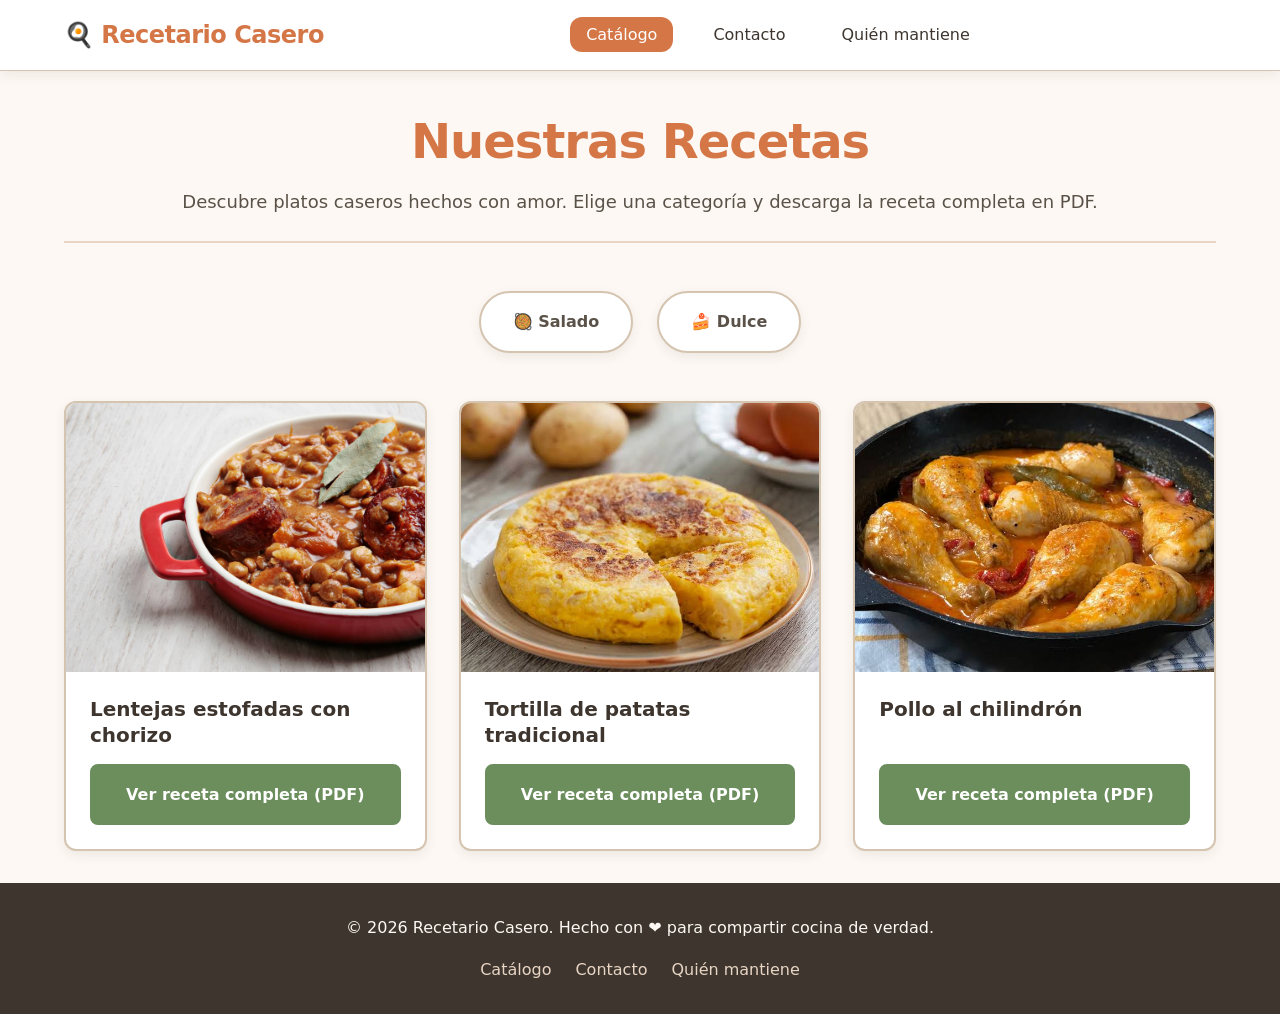
==== Actividad 1 Teoria/OpenCode/index.html @ a86a8a46 "agrego pagina opencode" ====
<!DOCTYPE html>
<html lang="es">
<head>
  <meta charset="UTF-8">
  <meta name="viewport" content="width=device-width, initial-scale=1.0">
  <meta name="description" content="Catálogo de recetas de cocina casera: saladas y dulces. Descarga las recetas completas en PDF.">
  <title>Recetario Casero | Catálogo de Recetas</title>
  <link rel="stylesheet" href="estilosIA.css">
</head>
<body>
  <!-- Inputs ocultos para el selector de categorías (CSS puro) -->
  <input type="radio" name="categoria" id="cat-salado" class="category-input" checked>
  <input type="radio" name="categoria" id="cat-dulce" class="category-input">

  <!-- NAVEGACIÓN -->
  <nav class="navbar" role="navigation" aria-label="Navegación principal">
    <div class="nav-container">
      <a href="index.html" class="nav-logo" aria-label="Recetario Casero - Inicio">🍳 Recetario Casero</a>

      <input type="checkbox" id="nav-toggle" class="nav-toggle">
      <label for="nav-toggle" class="nav-toggle-label" aria-label="Abrir menú de navegación">
        <span class="hamburger"></span>
      </label>

      <ul class="nav-menu" role="menubar">
        <li role="none"><a href="index.html" class="nav-link nav-link--active" role="menuitem" aria-current="page">Catálogo</a></li>
        <li role="none"><a href="contacto.html" class="nav-link" role="menuitem">Contacto</a></li>
        <li role="none"><a href="quien-mantiene.html" class="nav-link" role="menuitem">Quién mantiene</a></li>
      </ul>
    </div>
  </nav>

  <!-- CONTENIDO PRINCIPAL -->
  <main class="main-content" role="main">
    <header class="page-header">
      <h1 class="page-title">Nuestras Recetas</h1>
      <p class="page-subtitle">Descubre platos caseros hechos con amor. Elige una categoría y descarga la receta completa en PDF.</p>
    </header>

    <!-- SELECTOR DE CATEGORÍAS -->
    <div class="category-selector" role="group" aria-label="Filtrar recetas por categoría">
      <label for="cat-salado" class="category-label">🥘 Salado</label>
      <label for="cat-dulce" class="category-label">🍰 Dulce</label>
    </div>

    <!-- PANEL SALADO -->
    <section class="category-panel panel-salado" aria-labelledby="salado-title">
      <h2 id="salado-title" class="sr-only">Recetas Saladas</h2>
      <div class="recipes-grid">
        <article class="recipe-card">
          <img src="imagenes/salado/receta1.png" alt="Foto de Lentejas estofadas con chorizo" class="recipe-image">
          <div class="recipe-content">
            <h3 class="recipe-title">Lentejas estofadas con chorizo</h3>
            <a href="recetarios/salado/receta1.pdf" class="recipe-link" download>Ver receta completa (PDF)</a>
          </div>
        </article>

        <article class="recipe-card">
          <img src="imagenes/salado/receta2.png" alt="Foto de Tortilla de patatas tradicional" class="recipe-image">
          <div class="recipe-content">
            <h3 class="recipe-title">Tortilla de patatas tradicional</h3>
            <a href="recetarios/salado/receta2.pdf" class="recipe-link" download>Ver receta completa (PDF)</a>
          </div>
        </article>

        <article class="recipe-card">
          <img src="imagenes/salado/receta3.png" alt="Foto de Pollo al chilindrón" class="recipe-image">
          <div class="recipe-content">
            <h3 class="recipe-title">Pollo al chilindrón</h3>
            <a href="recetarios/salado/receta3.pdf" class="recipe-link" download>Ver receta completa (PDF)</a>
          </div>
        </article>
      </div>
    </section>

    <!-- PANEL DULCE -->
    <section class="category-panel panel-dulce" aria-labelledby="dulce-title">
      <h2 id="dulce-title" class="sr-only">Recetas Dulces</h2>
      <div class="recipes-grid">
        <article class="recipe-card">
          <img src="imagenes/dulce/receta1.png" alt="Foto de Flan de huevo casero" class="recipe-image">
          <div class="recipe-content">
            <h3 class="recipe-title">Flan de huevo casero</h3>
            <a href="recetarios/dulce/receta1.pdf" class="recipe-link" download>Ver receta completa (PDF)</a>
          </div>
        </article>

        <article class="recipe-card">
          <img src="imagenes/dulce/receta2.png" alt="Foto de Bizcocho de yogur esponjoso" class="recipe-image">
          <div class="recipe-content">
            <h3 class="recipe-title">Bizcocho de yogur esponjoso</h3>
            <a href="recetarios/dulce/receta2.pdf" class="recipe-link" download>Ver receta completa (PDF)</a>
          </div>
        </article>

        <article class="recipe-card">
          <img src="imagenes/dulce/receta3.png" alt="Foto de Arroz con leche cremoso" class="recipe-image">
          <div class="recipe-content">
            <h3 class="recipe-title">Arroz con leche cremoso</h3>
            <a href="recetarios/dulce/receta3.pdf" class="recipe-link" download>Ver receta completa (PDF)</a>
          </div>
        </article>
      </div>
    </section>
  </main>

  <!-- FOOTER -->
  <footer class="footer" role="contentinfo">
    <div class="footer-content">
      <p>&copy; 2026 Recetario Casero. Hecho con ❤️ para compartir cocina de verdad.</p>
      <nav class="footer-links" aria-label="Enlaces del pie de página">
        <a href="index.html" class="footer-link">Catálogo</a>
        <a href="contacto.html" class="footer-link">Contacto</a>
        <a href="quien-mantiene.html" class="footer-link">Quién mantiene</a>
      </nav>
    </div>
  </footer>
</body>
</html>
---- Actividad 1 Teoria/OpenCode/estilosIA.css ----
/* ========================================
   RESET Y VARIABLES
   ======================================== */
* {
  margin: 0;
  padding: 0;
  box-sizing: border-box;
}

:root {
  --color-crema: #fdf8f3;
  --color-tierra-claro: #e8d5c4;
  --color-tierra: #c9b896;
  --color-terracota: #d47646;
  --color-terracota-oscuro: #b85d32;
  --color-verde-oliva: #6b8e5c;
  --color-verde-oliva-oscuro: #4a6b3d;
  --color-texto: #3d352e;
  --color-texto-claro: #5a5248;
  --color-blanco: #ffffff;
  --color-borde: #d4c4b0;
  --sombra-suave: 0 4px 12px rgba(61, 53, 46, 0.08);
  --sombra-media: 0 8px 24px rgba(61, 53, 46, 0.12);
  --radio-borde: 12px;
  --transicion: 0.3s ease;
  --fuente-principal: 'Segoe UI', system-ui, -apple-system, sans-serif;
  --espaciado-xs: 0.5rem;
  --espaciado-sm: 1rem;
  --espaciado-md: 1.5rem;
  --espaciado-lg: 2rem;
  --espaciado-xl: 3rem;
}

html {
  font-size: 16px;
  scroll-behavior: smooth;
}

body {
  font-family: var(--fuente-principal);
  background-color: var(--color-crema);
  color: var(--color-texto);
  line-height: 1.6;
  min-height: 100vh;
  display: flex;
  flex-direction: column;
}

/* ========================================
   NAVEGACIÓN
   ======================================== */
.navbar {
  background-color: var(--color-blanco);
  border-bottom: 1px solid var(--color-borde);
  position: sticky;
  top: 0;
  z-index: 100;
  box-shadow: var(--sombra-suave);
}

.nav-container {
  max-width: 1200px;
  margin: 0 auto;
  padding: var(--espaciado-sm) var(--espaciado-md);
  display: flex;
  justify-content: space-between;
  align-items: center;
  flex-wrap: wrap;
  gap: var(--espaciado-sm);
}

.nav-logo {
  font-size: 1.5rem;
  font-weight: 700;
  color: var(--color-terracota);
  text-decoration: none;
  letter-spacing: -0.5px;
}

.nav-menu {
  display: flex;
  list-style: none;
  gap: var(--espaciado-md);
  flex-wrap: wrap;
  justify-content: center;
  flex: 1;
}

.nav-link {
  text-decoration: none;
  color: var(--color-texto);
  font-weight: 500;
  padding: var(--espaciado-xs) var(--espaciado-sm);
  border-radius: var(--radio-borde);
  transition: all var(--transicion);
  white-space: nowrap;
}

.nav-link:hover,
.nav-link:focus {
  background-color: var(--color-tierra-claro);
  color: var(--color-terracota);
  outline: none;
}

.nav-link:focus-visible {
  outline: 2px solid var(--color-terracota);
  outline-offset: 2px;
}

.nav-link--active {
  background-color: var(--color-terracota);
  color: var(--color-blanco);
}

/* Hamburguesa menú para mobile */
.nav-toggle {
  display: none;
}

.nav-toggle-label {
  display: none;
  cursor: pointer;
  padding: var(--espaciado-xs);
  border-radius: var(--radio-borde);
  transition: background-color var(--transicion);
}

.nav-toggle-label:hover {
  background-color: var(--color-tierra-claro);
}

.nav-toggle-label:focus-visible {
  outline: 2px solid var(--color-terracota);
  outline-offset: 2px;
}

.hamburger {
  display: block;
  width: 24px;
  height: 2px;
  background-color: var(--color-texto);
  position: relative;
  transition: background-color var(--transicion);
}

.hamburger::before,
.hamburger::after {
  content: '';
  position: absolute;
  width: 24px;
  height: 2px;
  background-color: var(--color-texto);
  transition: transform var(--transicion);
}

.hamburger::before {
  top: -7px;
}

.hamburger::after {
  top: 7px;
}

.nav-toggle:checked + .nav-toggle-label .hamburger {
  background-color: transparent;
}

.nav-toggle:checked + .nav-toggle-label .hamburger::before {
  transform: rotate(45deg) translate(5px, 6px);
}

.nav-toggle:checked + .nav-toggle-label .hamburger::after {
  transform: rotate(-45deg) translate(5px, -6px);
}

/* ========================================
   CONTENIDO PRINCIPAL
   ======================================== */
.main-content {
  flex: 1;
  max-width: 1200px;
  width: 100%;
  margin: 0 auto;
  padding: var(--espaciado-lg) var(--espaciado-md);
}

.page-header {
  text-align: center;
  margin-bottom: var(--espaciado-xl);
  padding-bottom: var(--espaciado-md);
  border-bottom: 2px solid var(--color-tierra-claro);
}

.page-title {
  font-size: clamp(2rem, 5vw, 3rem);
  font-weight: 700;
  color: var(--color-terracota);
  margin-bottom: var(--espaciado-xs);
  letter-spacing: -1px;
}

.page-subtitle {
  font-size: 1.125rem;
  color: var(--color-texto-claro);
  font-weight: 400;
}

/* ========================================
   SELECTOR DE CATEGORÍAS (CSS PURÓ)
   ======================================== */
.category-selector {
  display: flex;
  justify-content: center;
  gap: var(--espaciado-md);
  margin-bottom: var(--espaciado-xl);
  flex-wrap: wrap;
}

.category-input {
  position: absolute;
  opacity: 0;
  pointer-events: none;
}

.category-label {
  display: inline-block;
  padding: var(--espaciado-sm) var(--espaciado-lg);
  background-color: var(--color-blanco);
  border: 2px solid var(--color-borde);
  border-radius: 50px;
  cursor: pointer;
  font-weight: 600;
  color: var(--color-texto-claro);
  transition: all var(--transicion);
  box-shadow: var(--sombra-suave);
}

.category-label:hover {
  border-color: var(--color-terracota);
  color: var(--color-terracota);
  transform: translateY(-2px);
  box-shadow: var(--sombra-media);
}

.category-input:checked + .category-label {
  background-color: var(--color-terracota);
  border-color: var(--color-terracota);
  color: var(--color-blanco);
  box-shadow: var(--sombra-media);
}

.category-input:focus-visible + .category-label {
  outline: 2px solid var(--color-terracota);
  outline-offset: 2px;
}

/* Paneles de categorías */
.category-panel {
  display: none;
  animation: fadeIn 0.3s ease;
}

@keyframes fadeIn {
  from { opacity: 0; transform: translateY(10px); }
  to { opacity: 1; transform: translateY(0); }
}

/* Mostrar panel correspondiente al radio seleccionado */
#cat-salado:checked ~ .main-content .panel-salado {
  display: block;
}

#cat-dulce:checked ~ .main-content .panel-dulce {
  display: block;
}

/* ========================================
   GRILLA DE RECETAS
   ======================================== */
.recipes-grid {
  display: grid;
  grid-template-columns: repeat(auto-fill, minmax(280px, 1fr));
  gap: var(--espaciado-lg);
}

.recipe-card {
  background-color: var(--color-blanco);
  border: 2px solid var(--color-borde);
  border-radius: var(--radio-borde);
  overflow: hidden;
  box-shadow: var(--sombra-suave);
  transition: all var(--transicion);
  display: flex;
  flex-direction: column;
}

.recipe-card:hover {
  transform: translateY(-4px);
  box-shadow: var(--sombra-media);
  border-color: var(--color-tierra);
}

.recipe-image {
  width: 100%;
  aspect-ratio: 4 / 3;
  object-fit: cover;
  background-color: var(--color-tierra-claro);
}

.recipe-content {
  padding: var(--espaciado-md);
  display: flex;
  flex-direction: column;
  flex: 1;
}

.recipe-title {
  font-size: 1.25rem;
  font-weight: 700;
  color: var(--color-texto);
  margin-bottom: var(--espaciado-sm);
  line-height: 1.3;
}

.recipe-link {
  display: inline-block;
  margin-top: auto;
  padding: var(--espaciado-sm) var(--espaciado-md);
  background-color: var(--color-verde-oliva);
  color: var(--color-blanco);
  text-decoration: none;
  font-weight: 600;
  border-radius: 8px;
  text-align: center;
  transition: all var(--transicion);
  border: 2px solid var(--color-verde-oliva);
}

.recipe-link:hover,
.recipe-link:focus {
  background-color: var(--color-verde-oliva-oscuro);
  border-color: var(--color-verde-oliva-oscuro);
  transform: translateY(-2px);
  box-shadow: var(--sombra-suave);
}

.recipe-link:focus-visible {
  outline: 2px solid var(--color-terracota);
  outline-offset: 2px;
}

/* ========================================
   FORMULARIO DE CONTACTO
   ======================================== */
.contact-form {
  max-width: 600px;
  margin: 0 auto;
  background-color: var(--color-blanco);
  padding: var(--espaciado-xl);
  border-radius: var(--radio-borde);
  border: 2px solid var(--color-borde);
  box-shadow: var(--sombra-suave);
}

.form-group {
  margin-bottom: var(--espaciado-md);
}

.form-label {
  display: block;
  font-weight: 600;
  color: var(--color-texto);
  margin-bottom: var(--espaciado-xs);
}

.form-input,
.form-textarea {
  width: 100%;
  padding: var(--espaciado-sm);
  border: 2px solid var(--color-borde);
  border-radius: 8px;
  font-family: inherit;
  font-size: 1rem;
  color: var(--color-texto);
  background-color: var(--color-crema);
  transition: all var(--transicion);
}

.form-input:focus,
.form-textarea:focus {
  outline: none;
  border-color: var(--color-terracota);
  box-shadow: 0 0 0 3px rgba(212, 118, 70, 0.15);
}

.form-textarea {
  min-height: 150px;
  resize: vertical;
}

.form-submit {
  width: 100%;
  padding: var(--espaciado-sm) var(--espaciado-lg);
  background-color: var(--color-terracota);
  color: var(--color-blanco);
  border: 2px solid var(--color-terracota);
  border-radius: 8px;
  font-family: inherit;
  font-size: 1rem;
  font-weight: 600;
  cursor: pointer;
  transition: all var(--transicion);
}

.form-submit:hover,
.form-submit:focus {
  background-color: var(--color-terracota-oscuro);
  border-color: var(--color-terracota-oscuro);
  transform: translateY(-2px);
  box-shadow: var(--sombra-media);
}

.form-submit:focus-visible {
  outline: 2px solid var(--color-terracota);
  outline-offset: 2px;
}

/* ========================================
   QUIEN MANTIENE
   ======================================== */
.maintainer-card {
  max-width: 700px;
  margin: 0 auto;
  background-color: var(--color-blanco);
  border: 2px solid var(--color-borde);
  border-radius: var(--radio-borde);
  padding: var(--espaciado-xl);
  box-shadow: var(--sombra-suave);
  text-align: center;
}

.maintainer-avatar {
  width: 120px;
  height: 120px;
  border-radius: 50%;
  background-color: var(--color-tierra-claro);
  border: 4px solid var(--color-terracota);
  margin: 0 auto var(--espaciado-md);
  display: flex;
  align-items: center;
  justify-content: center;
  font-size: 3rem;
  color: var(--color-terracota);
}

.maintainer-name {
  font-size: 2rem;
  font-weight: 700;
  color: var(--color-terracota);
  margin-bottom: var(--espaciado-xs);
}

.maintainer-role {
  font-size: 1.125rem;
  color: var(--color-texto-claro);
  margin-bottom: var(--espaciado-lg);
  padding-bottom: var(--espaciado-md);
  border-bottom: 1px solid var(--color-borde);
}

.maintainer-bio {
  text-align: left;
  color: var(--color-texto);
  margin-bottom: var(--espaciado-lg);
  line-height: 1.8;
}

.maintainer-contact {
  display: flex;
  flex-direction: column;
  gap: var(--espaciado-sm);
  padding-top: var(--espaciado-md);
  border-top: 1px solid var(--color-borde);
}

.maintainer-contact a {
  color: var(--color-verde-oliva);
  text-decoration: none;
  font-weight: 500;
  transition: color var(--transicion);
}

.maintainer-contact a:hover {
  color: var(--color-verde-oliva-oscuro);
  text-decoration: underline;
}

/* ========================================
   FOOTER
   ======================================== */
.footer {
  background-color: var(--color-texto);
  color: var(--color-crema);
  padding: var(--espaciado-lg) var(--espaciado-md);
  text-align: center;
  margin-top: auto;
}

.footer-content {
  max-width: 1200px;
  margin: 0 auto;
  display: flex;
  flex-direction: column;
  gap: var(--espaciado-sm);
}

.footer-links {
  display: flex;
  justify-content: center;
  gap: var(--espaciado-md);
  flex-wrap: wrap;
}

.footer-link {
  color: var(--color-tierra-claro);
  text-decoration: none;
  transition: color var(--transicion);
}

.footer-link:hover {
  color: var(--color-terracota);
}

/* ========================================
   RESPONSIVIDAD
   ======================================== */
@media (max-width: 900px) {
  .recipes-grid {
    grid-template-columns: repeat(auto-fill, minmax(250px, 1fr));
  }
}

@media (max-width: 768px) {
  .nav-toggle-label {
    display: block;
  }

  .nav-menu {
    display: none;
    width: 100%;
    flex-direction: column;
    gap: 0;
    background-color: var(--color-blanco);
    border-top: 1px solid var(--color-borde);
    padding: var(--espaciado-sm) 0;
    margin-top: var(--espaciado-sm);
  }

  .nav-toggle:checked ~ .nav-menu {
    display: flex;
  }

  .nav-link {
    padding: var(--espaciado-sm) var(--espaciado-md);
    border-radius: 0;
    border-left: 3px solid transparent;
  }

  .nav-link:hover,
  .nav-link--active {
    border-left-color: var(--color-terracota);
    background-color: var(--color-tierra-claro);
  }

  .nav-container {
    padding: var(--espaciado-sm);
  }

  .category-selector {
    gap: var(--espaciado-sm);
  }

  .category-label {
    padding: var(--espaciado-xs) var(--espaciado-md);
    font-size: 0.9rem;
  }

  .main-content {
    padding: var(--espaciado-md) var(--espaciado-sm);
  }

  .contact-form,
  .maintainer-card {
    padding: var(--espaciado-md);
  }
}

@media (max-width: 480px) {
  .recipes-grid {
    grid-template-columns: 1fr;
  }

  .page-title {
    font-size: 1.75rem;
  }

  .maintainer-name {
    font-size: 1.5rem;
  }
}

/* ========================================
   ACCESIBILIDAD
   ======================================== */
@media (prefers-reduced-motion: reduce) {
  *,
  *::before,
  *::after {
    animation-duration: 0.01ms !important;
    animation-iteration-count: 1 !important;
    transition-duration: 0.01ms !important;
  }
}

.sr-only {
  position: absolute;
  width: 1px;
  height: 1px;
  padding: 0;
  margin: -1px;
  overflow: hidden;
  clip: rect(0, 0, 0, 0);
  white-space: nowrap;
  border: 0;
}
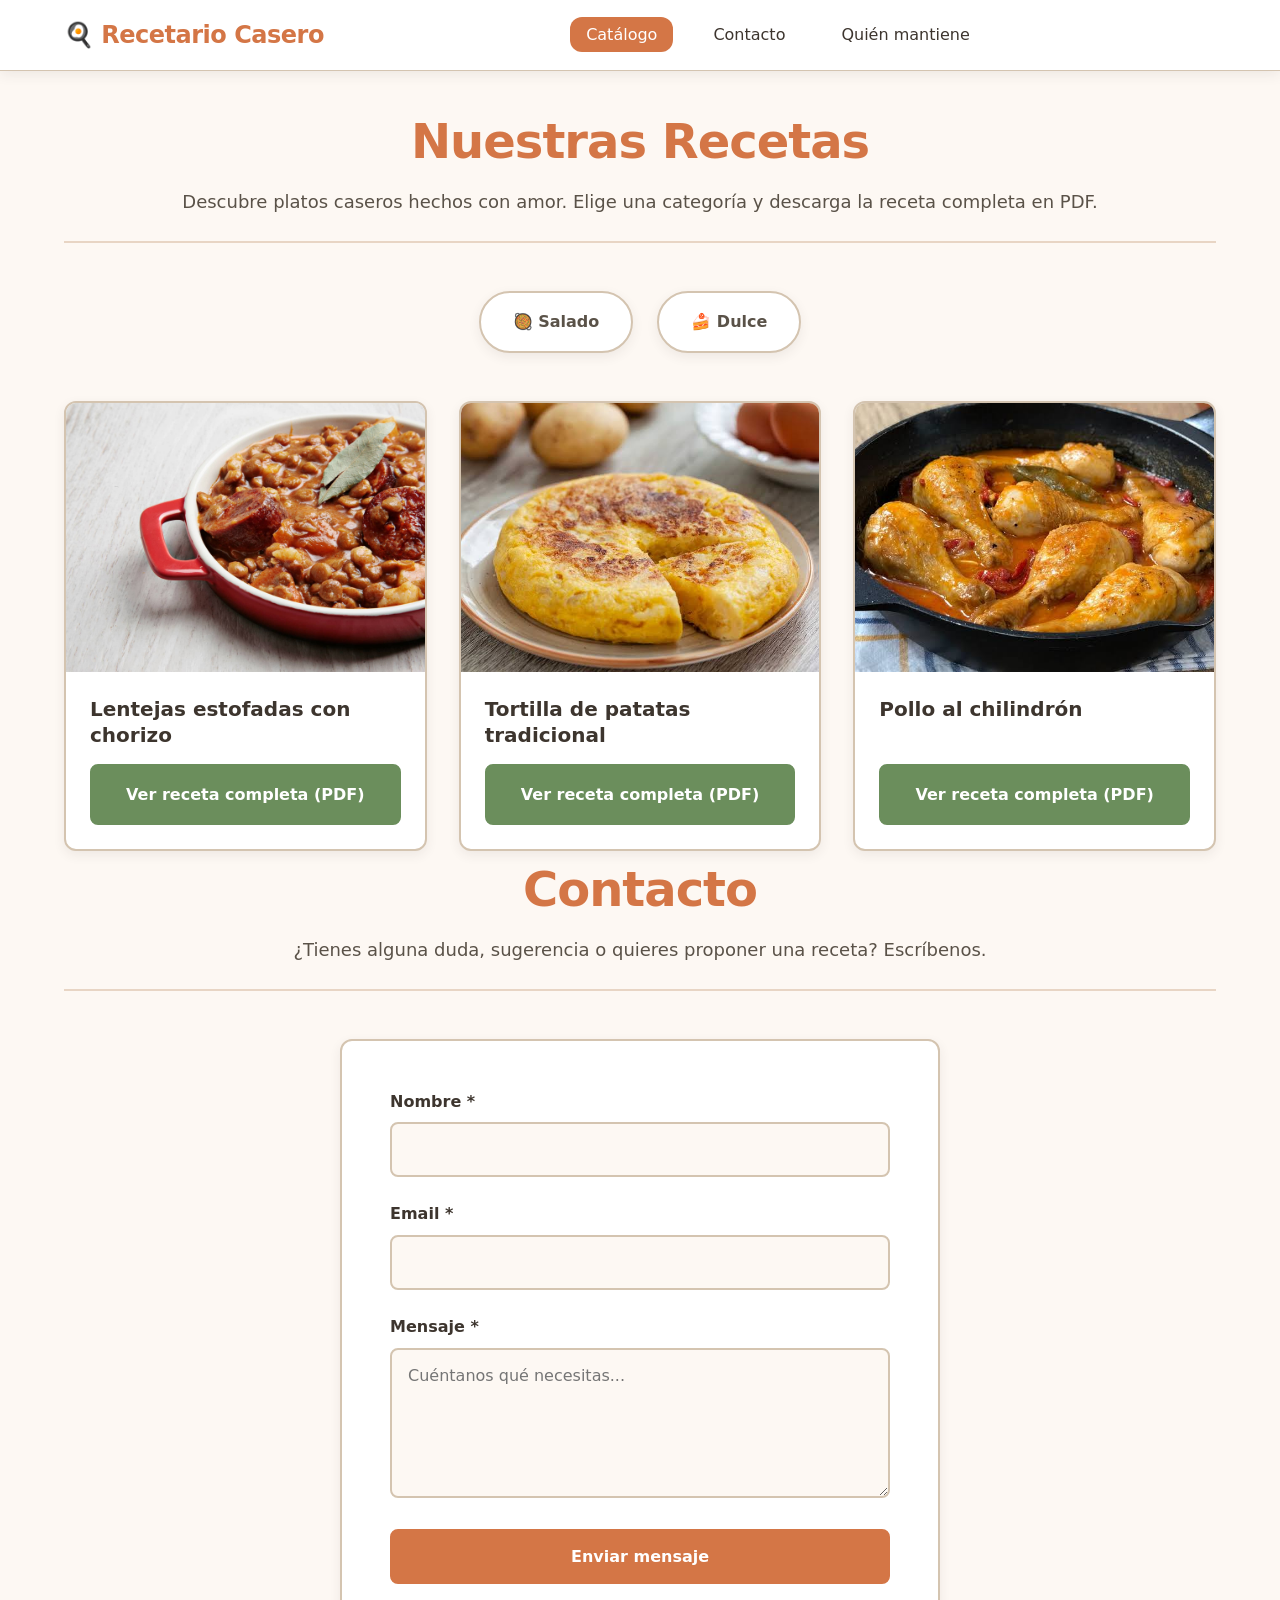
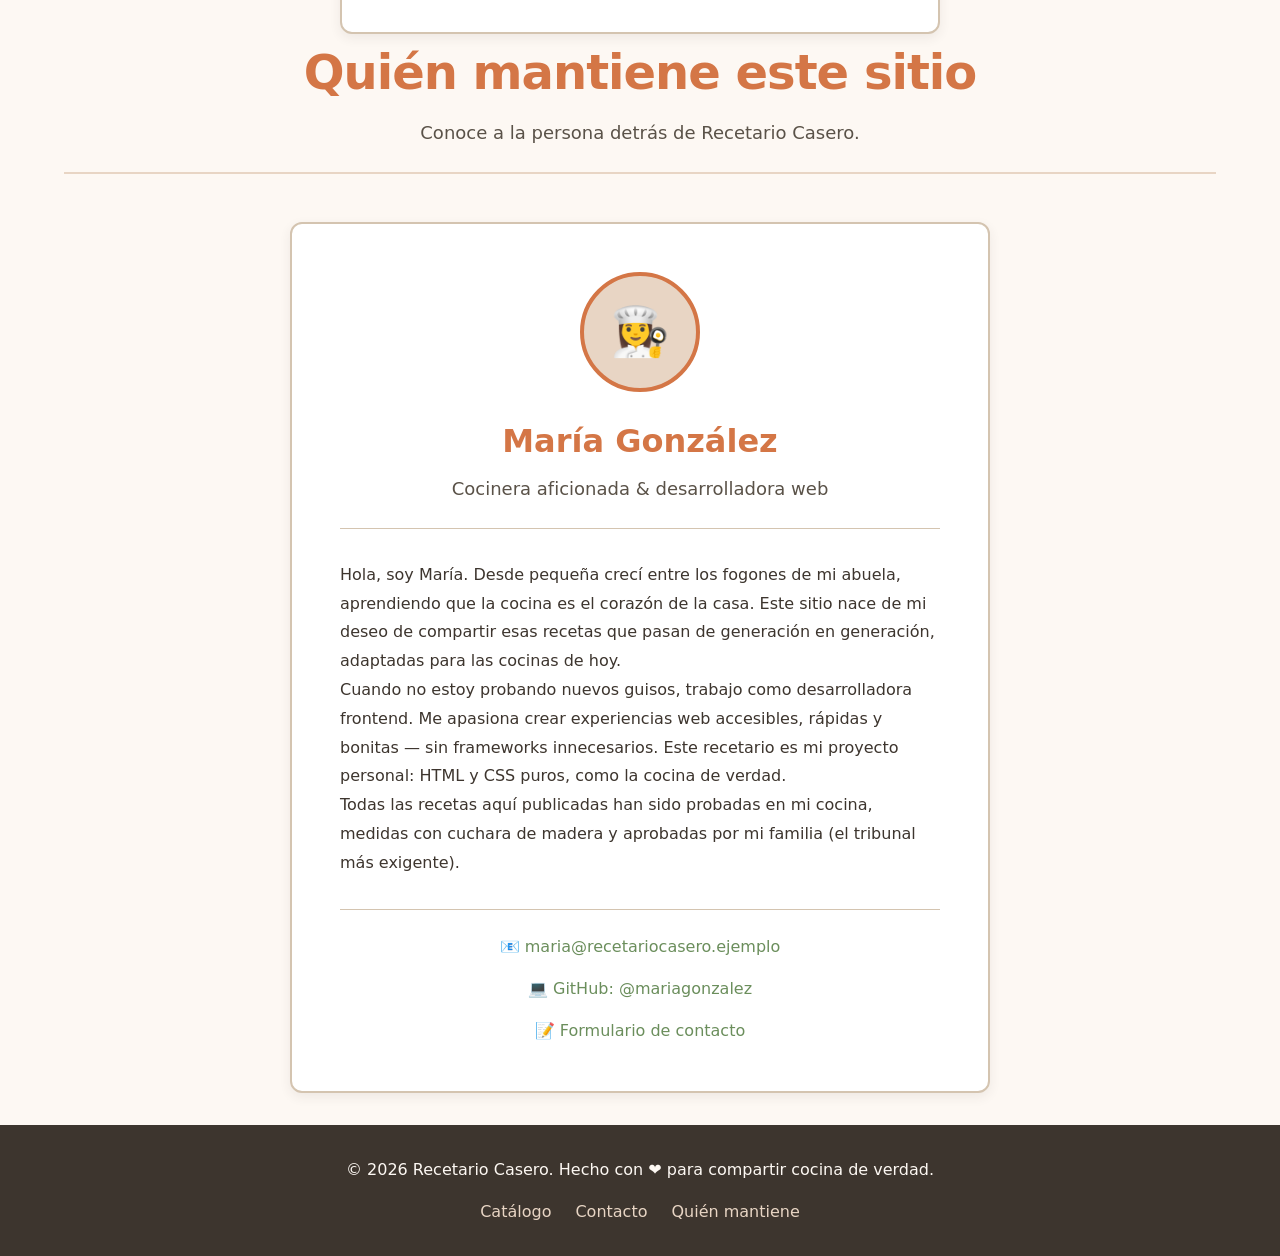
==== commit 7e44ef41: "unifico los html de opencode" ====
--- a/Actividad 1 Teoria/OpenCode/index.html
+++ b/Actividad 1 Teoria/OpenCode/index.html
@@ -15,7 +15,7 @@
   <!-- NAVEGACIÓN -->
   <nav class="navbar" role="navigation" aria-label="Navegación principal">
     <div class="nav-container">
-      <a href="index.html" class="nav-logo" aria-label="Recetario Casero - Inicio">🍳 Recetario Casero</a>
+      <a href="#catalogo" class="nav-logo" aria-label="Recetario Casero - Inicio">🍳 Recetario Casero</a>
 
       <input type="checkbox" id="nav-toggle" class="nav-toggle">
       <label for="nav-toggle" class="nav-toggle-label" aria-label="Abrir menú de navegación">
@@ -23,16 +23,16 @@
       </label>
 
       <ul class="nav-menu" role="menubar">
-        <li role="none"><a href="index.html" class="nav-link nav-link--active" role="menuitem" aria-current="page">Catálogo</a></li>
-        <li role="none"><a href="contacto.html" class="nav-link" role="menuitem">Contacto</a></li>
-        <li role="none"><a href="quien-mantiene.html" class="nav-link" role="menuitem">Quién mantiene</a></li>
+        <li role="none"><a href="#catalogo" class="nav-link nav-link--active" role="menuitem" aria-current="page">Catálogo</a></li>
+        <li role="none"><a href="#contacto" class="nav-link" role="menuitem">Contacto</a></li>
+        <li role="none"><a href="#quien-mantiene" class="nav-link" role="menuitem">Quién mantiene</a></li>
       </ul>
     </div>
   </nav>
 
   <!-- CONTENIDO PRINCIPAL -->
   <main class="main-content" role="main">
-    <header class="page-header">
+    <header id="catalogo" class="page-header">
       <h1 class="page-title">Nuestras Recetas</h1>
       <p class="page-subtitle">Descubre platos caseros hechos con amor. Elige una categoría y descarga la receta completa en PDF.</p>
     </header>
@@ -102,6 +102,57 @@
         </article>
       </div>
     </section>
+
+    <section id="contacto" aria-labelledby="contacto-title">
+      <header class="page-header">
+        <h1 id="contacto-title" class="page-title">Contacto</h1>
+        <p class="page-subtitle">¿Tienes alguna duda, sugerencia o quieres proponer una receta? Escríbenos.</p>
+      </header>
+
+      <form class="contact-form" action="mailto:recetariocasero@ejemplo.com" method="POST" enctype="text/plain">
+        <div class="form-group">
+          <label for="nombre" class="form-label">Nombre <span aria-hidden="true">*</span></label>
+          <input type="text" id="nombre" name="nombre" class="form-input" required aria-required="true" autocomplete="name">
+        </div>
+
+        <div class="form-group">
+          <label for="email" class="form-label">Email <span aria-hidden="true">*</span></label>
+          <input type="email" id="email" name="email" class="form-input" required aria-required="true" autocomplete="email">
+        </div>
+
+        <div class="form-group">
+          <label for="mensaje" class="form-label">Mensaje <span aria-hidden="true">*</span></label>
+          <textarea id="mensaje" name="mensaje" class="form-textarea" required aria-required="true" placeholder="Cuéntanos qué necesitas..."></textarea>
+        </div>
+
+        <button type="submit" class="form-submit">Enviar mensaje</button>
+      </form>
+    </section>
+
+    <section id="quien-mantiene" aria-labelledby="quien-mantiene-title">
+      <header class="page-header">
+        <h1 id="quien-mantiene-title" class="page-title">Quién mantiene este sitio</h1>
+        <p class="page-subtitle">Conoce a la persona detrás de Recetario Casero.</p>
+      </header>
+
+      <article class="maintainer-card">
+        <div class="maintainer-avatar" aria-hidden="true">👩‍🍳</div>
+        <h2 class="maintainer-name">María González</h2>
+        <p class="maintainer-role">Cocinera aficionada & desarrolladora web</p>
+
+        <div class="maintainer-bio">
+          <p>Hola, soy María. Desde pequeña crecí entre los fogones de mi abuela, aprendiendo que la cocina es el corazón de la casa. Este sitio nace de mi deseo de compartir esas recetas que pasan de generación en generación, adaptadas para las cocinas de hoy.</p>
+          <p>Cuando no estoy probando nuevos guisos, trabajo como desarrolladora frontend. Me apasiona crear experiencias web accesibles, rápidas y bonitas — sin frameworks innecesarios. Este recetario es mi proyecto personal: HTML y CSS puros, como la cocina de verdad.</p>
+          <p>Todas las recetas aquí publicadas han sido probadas en mi cocina, medidas con cuchara de madera y aprobadas por mi familia (el tribunal más exigente).</p>
+        </div>
+
+        <div class="maintainer-contact">
+          <a href="mailto:maria@recetariocasero.ejemplo">📧 maria@recetariocasero.ejemplo</a>
+          <a href="https://github.com/mariagonzalez" target="_blank" rel="noopener">💻 GitHub: @mariagonzalez</a>
+          <a href="#contacto">📝 Formulario de contacto</a>
+        </div>
+      </article>
+    </section>
   </main>
 
   <!-- FOOTER -->
@@ -109,9 +160,9 @@
     <div class="footer-content">
       <p>&copy; 2026 Recetario Casero. Hecho con ❤️ para compartir cocina de verdad.</p>
       <nav class="footer-links" aria-label="Enlaces del pie de página">
-        <a href="index.html" class="footer-link">Catálogo</a>
-        <a href="contacto.html" class="footer-link">Contacto</a>
-        <a href="quien-mantiene.html" class="footer-link">Quién mantiene</a>
+        <a href="#catalogo" class="footer-link">Catálogo</a>
+        <a href="#contacto" class="footer-link">Contacto</a>
+        <a href="#quien-mantiene" class="footer-link">Quién mantiene</a>
       </nav>
     </div>
   </footer>
